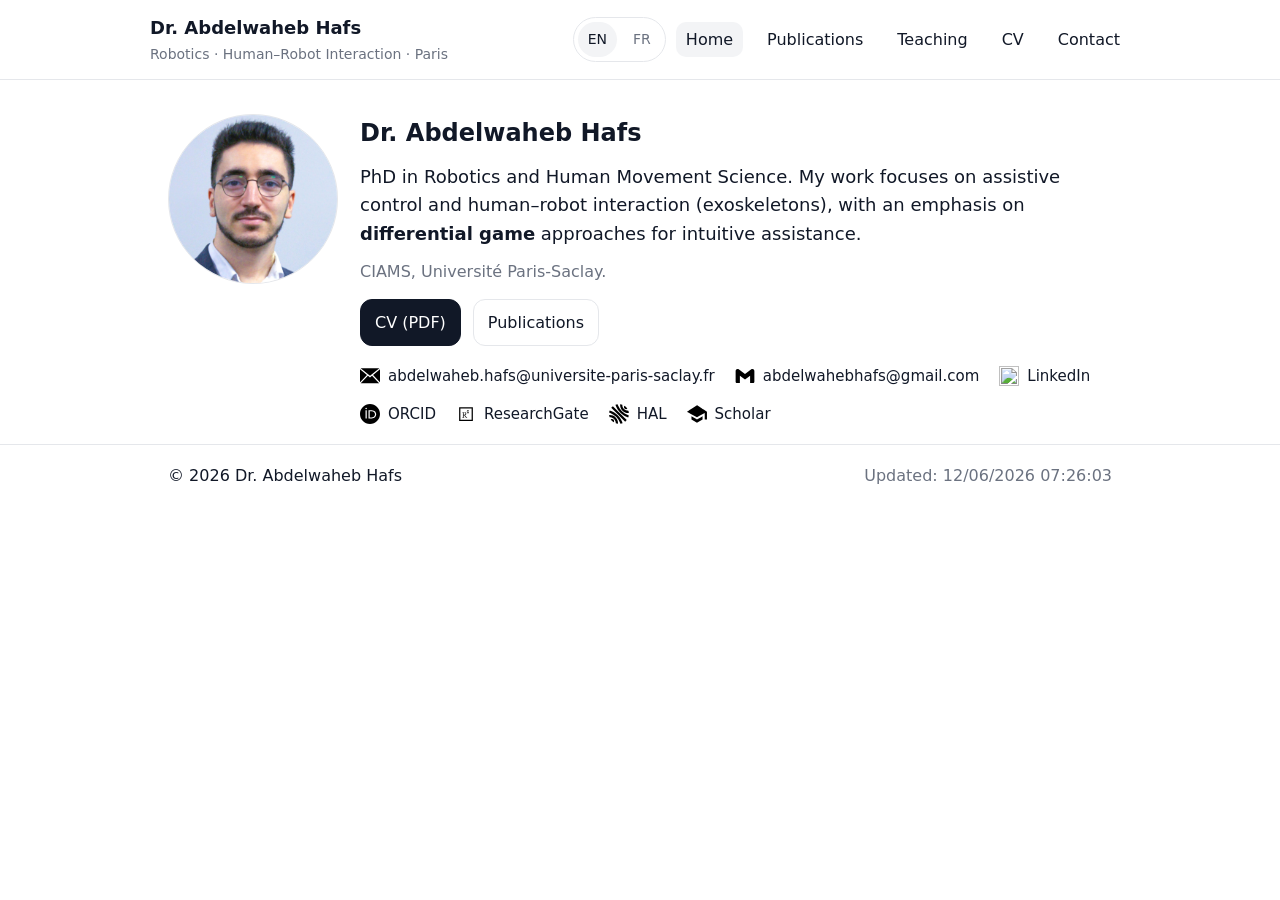
==== index.html @ be6292fe "bug fixes" ====
<!doctype html>
<html lang="en">
<head>
  <meta charset="utf-8" />
  <meta name="viewport" content="width=device-width, initial-scale=1" />
  <title>Dr. Abdelwaheb Hafs</title>
  <meta name="description" content="Academic website of Dr. Abdelwaheb Hafs." />
  <link rel="stylesheet" href="style.css" />
</head>
<body>
<a class="skip-link" href="#content">Skip to content</a>

<header class="site-header">
  <div class="container header-inner">
    <div class="brand">
      <a href="index.html" class="brand-link">Dr. Abdelwaheb Hafs</a>
      <div class="brand-subtitle">Robotics · Human–Robot Interaction · Paris</div>
    </div>

    <div class="header-right">
      <div class="lang-switch" aria-label="Language switch">
        <a class="active" href="index.html">EN</a>
        <a href="fr/index.html">FR</a>
      </div>

      <nav class="nav" aria-label="Primary">
        <button class="nav-toggle" aria-expanded="false" aria-controls="nav-menu">Menu</button>
        <ul id="nav-menu" class="nav-list">
          <li><a class="active" href="index.html">Home</a></li>
          <li><a href="publications.html">Publications</a></li>
          <li><a href="teaching.html">Teaching</a></li>
          <li><a href="cv.html">CV</a></li>
          <li><a href="contact.html">Contact</a></li>
        </ul>
      </nav>
    </div>
  </div>
</header>

<main id="content" class="container">
  <section class="hero">
    <div class="hero-photo">
      <img class="avatar" src="assets/profile.jpg" alt="Portrait of Dr. Abdelwaheb Hafs"
           onerror="this.style.display='none'">
    </div>

    <div class="hero-text">
      <h1 style="margin:0;">Dr. Abdelwaheb Hafs</h1>

      <p class="lead">
        PhD in Robotics and Human Movement Science. My work focuses on assistive control and human–robot interaction
        (exoskeletons), with an emphasis on <strong>differential game</strong> approaches for intuitive assistance.
      </p>

      <p style="margin:10px 0 0; color: var(--muted);">
        CIAMS, Université Paris-Saclay.
      </p>

      <div class="cta-row">
        <a class="button" href="assets/cv.pdf">CV (PDF)</a>
        <a class="button button-ghost" href="publications.html">Publications</a>
      </div>

      <!-- <ul class="link-row">
        <li><a href="mailto:abdelwaheb.hafs@universite-paris-saclay.fr">abdelwaheb.hafs@universite-paris-saclay.fr</a></li>
        <li><a href="mailto:abdelwahebhafs@gmail.com">abdelwahebhafs@gmail.com</a></li>
        <li><a href="https://linkedin.com/in/a-hafs" target="_blank" rel="noopener">LinkedIn</a></li>
      </ul> -->
      <div class="profile-links">
        <a class="profile-link"
            href="mailto:abdelwaheb.hafs@universite-paris-saclay.fr">
            <img src="assets/icons/email-univ.svg" alt="">
            abdelwaheb.hafs@universite-paris-saclay.fr
        </a>

        <a class="profile-link"
            href="mailto:abdelwahebhafs@gmail.com">
            <img src="assets/icons/gmail.svg" alt="">
            abdelwahebhafs@gmail.com
        </a>

        <a class="profile-link"
            href="https://linkedin.com/in/a-hafs"
            target="_blank" rel="noopener">
            <img src="assets/icons/linkedin.svg" alt="">
            LinkedIn
        </a>

        <a class="profile-link"
            href="https://orcid.org/0000-0002-6599-5809"
            target="_blank" rel="noopener">
            <img src="assets/icons/orcid.svg" alt="">
            ORCID
        </a>

        <a class="profile-link"
            href="https://www.researchgate.net/profile/Abdelwaheb-Hafs"
            target="_blank" rel="noopener">
            <img src="assets/icons/researchgate.svg" alt="">
            ResearchGate
        </a>

        <a class="profile-link"
            href="https://cv.hal.science/abdelwaheb-hafs"
            target="_blank" rel="noopener">
            <img src="assets/icons/hal.svg" alt="">
            HAL
        </a>

        <a class="profile-link"
            href="https://scholar.google.com/citations?user=Ix4y1_gAAAAJ&hl"
            target="_blank" rel="noopener">
            <img src="assets/icons/scholar.svg" alt="">
            Scholar
        </a>

        </div>



    </div>
  </section>
</main>

<footer class="site-footer">
  <div class="container footer-inner">
    <span>© <span id="year"></span> Dr. Abdelwaheb Hafs</span>
    <span class="muted">Updated: <span id="lastUpdated"></span></span>
  </div>
</footer>

<script src="script.js"></script>
</body>
</html>
---- style.css ----
:root{
  --bg:#fff;
  --fg:#111827;
  --muted:#6b7280;
  --border:#e5e7eb;
  --max:980px;
  --radius:14px;
}

*{ box-sizing:border-box; }
html,body{ margin:0; padding:0; }
body{
  font-family: system-ui,-apple-system,Segoe UI,Roboto,Helvetica,Arial,sans-serif;
  color:var(--fg);
  background:var(--bg);
  line-height:1.6;
}

a{ color:var(--fg); text-decoration: underline; text-underline-offset: 3px; }
a:hover{ opacity:.85; }

.container{ max-width:var(--max); margin:0 auto; padding:0 18px; }

.skip-link{
  position:absolute; left:-999px; top:auto; width:1px; height:1px; overflow:hidden;
}
.skip-link:focus{
  left:18px; top:18px; width:auto; height:auto; padding:10px 12px;
  background:#fff; border:1px solid var(--border); border-radius:10px;
}

.site-header{
  border-bottom:1px solid var(--border);
  position:sticky; top:0;
  background:rgba(255,255,255,.9);
  backdrop-filter: blur(8px);
  z-index:10;
}
.header-inner{
  display:flex; align-items:center; justify-content:space-between;
  padding:14px 0; gap:12px;
}
.brand-link{ font-weight:700; font-size:18px; text-decoration:none; }
.brand-subtitle{ font-size:14px; color:var(--muted); }

.header-right{ display:flex; align-items:center; gap:10px; }

.lang-switch{
  display:flex; gap:6px; align-items:center;
  border:1px solid var(--border);
  border-radius:999px;
  padding:4px;
  background:#fff;
}
.lang-switch a{
  text-decoration:none;
  padding:6px 10px;
  border-radius:999px;
  font-size:14px;
  color:var(--muted);
}
.lang-switch a.active{
  background:#f3f4f6;
  color:var(--fg);
}

.nav-toggle{
  display:none;
  border:1px solid var(--border);
  background:#fff;
  padding:8px 10px;
  border-radius:10px;
}
.nav-list{
  display:flex; list-style:none; gap:14px; margin:0; padding:0;
}
.nav-list a{ text-decoration:none; padding:8px 10px; border-radius:10px; }
.nav-list a.active, .nav-list a:hover{ background:#f3f4f6; }

/* HERO: photo LEFT + text RIGHT */
.hero{
  display:flex;
  gap:22px;
  padding:34px 0 18px;
  align-items:flex-start;
}
.hero-photo{
  flex: 0 0 auto;
}
.avatar{
  width: 170px;
  height: 170px;
  border-radius: 999px;
  object-fit: cover;
  border: 1px solid var(--border);
  background: #f9fafb;
  display:block;
}

.hero-text{ flex:1; min-width:0; }
.lead{ font-size:18px; margin:10px 0 0; }

.cta-row{ display:flex; gap:12px; margin:14px 0; flex-wrap:wrap; }
.button{
  display:inline-block;
  padding:10px 14px;
  border-radius:12px;
  background:var(--fg);
  color:#fff;
  text-decoration:none;
  border:1px solid var(--fg);
}
.button-ghost{
  background:transparent;
  color:var(--fg);
  border:1px solid var(--border);
}

.link-row{
  display:flex; gap:12px; flex-wrap:wrap;
  list-style:none; padding:0; margin: 10px 0 0;
  color:var(--muted);
}
.link-row a{ color:var(--muted); text-decoration:none; }
.link-row a:hover{ text-decoration: underline; }

.grid{
  display:grid;
  grid-template-columns: repeat(3, 1fr);
  gap:16px;
  padding:10px 0 30px;
}
.panel{
  border:1px solid var(--border);
  border-radius:var(--radius);
  padding:14px;
}
.panel h2{ margin-top:0; font-size:16px; }

.page{ padding:28px 0 40px; }
.page h1{ margin:10px 0 8px; }
.kicker{ color:var(--muted); margin:0 0 12px; }
.muted{ color:var(--muted); }

.pub{
  padding:12px 0;
  border-bottom:1px dashed var(--border);
}
.pub-title{ font-weight:600; }
.pub-meta{ color:var(--muted); font-size:14px; }
.pub-links a{ margin-right:10px; }

.site-footer{
  border-top:1px solid var(--border);
  padding:18px 0;
}
.footer-inner{
  display:flex; justify-content:space-between; gap:12px; flex-wrap:wrap;
}

@media (max-width: 820px){
  .grid{ grid-template-columns: 1fr; }
  .hero{ flex-direction: column; align-items:flex-start; }
  .avatar{ width: 120px; height:120px; }

  .nav-toggle{ display:inline-block; }
  .nav-list{
    display:none;
    position:absolute;
    right:18px;
    top:64px;
    background:#fff;
    border:1px solid var(--border);
    border-radius:14px;
    padding:8px;
    flex-direction:column;
    width:min(260px, calc(100vw - 36px));
  }
  .nav-list.show{ display:flex; }
}

.profile-links{
  display:flex;
  flex-wrap:wrap;
  gap:14px 20px;
  margin-top:18px;
}

.profile-link{
  display:flex;
  align-items:center;
  gap:8px;
  text-decoration:none;
  color:var(--fg);
  font-size:15px;
}

.profile-link img{
  width:20px;
  height:20px;
  object-fit:contain;
}

.profile-link:hover{
  text-decoration:underline;
}
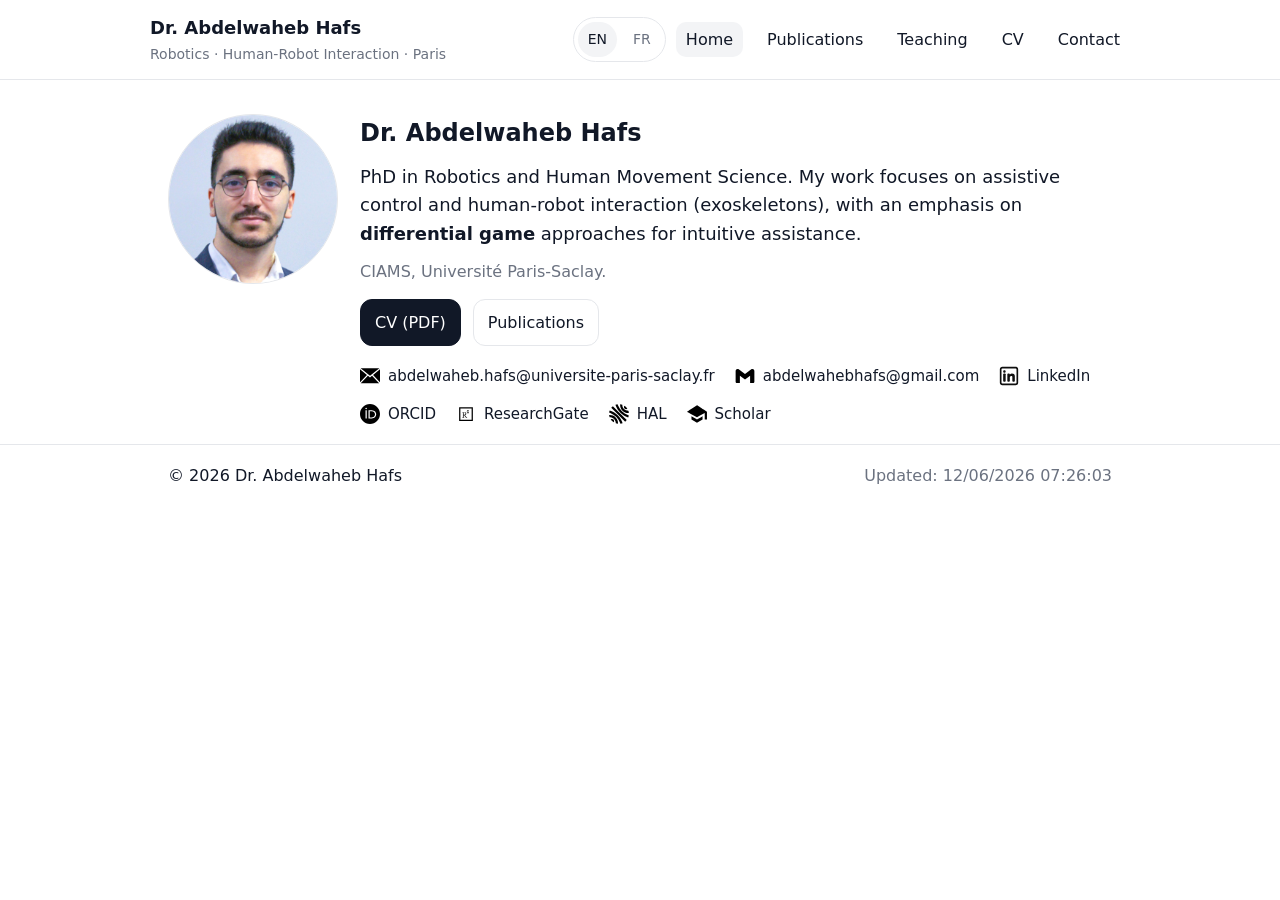
==== commit c852a540: "replace the -" ====
--- a/index.html
+++ b/index.html
@@ -14,7 +14,7 @@
   <div class="container header-inner">
     <div class="brand">
       <a href="index.html" class="brand-link">Dr. Abdelwaheb Hafs</a>
-      <div class="brand-subtitle">Robotics · Human–Robot Interaction · Paris</div>
+      <div class="brand-subtitle">Robotics · Human-Robot Interaction · Paris</div>
     </div>
 
     <div class="header-right">
@@ -48,7 +48,7 @@
       <h1 style="margin:0;">Dr. Abdelwaheb Hafs</h1>
 
       <p class="lead">
-        PhD in Robotics and Human Movement Science. My work focuses on assistive control and human–robot interaction
+        PhD in Robotics and Human Movement Science. My work focuses on assistive control and human-robot interaction
         (exoskeletons), with an emphasis on <strong>differential game</strong> approaches for intuitive assistance.
       </p>
 
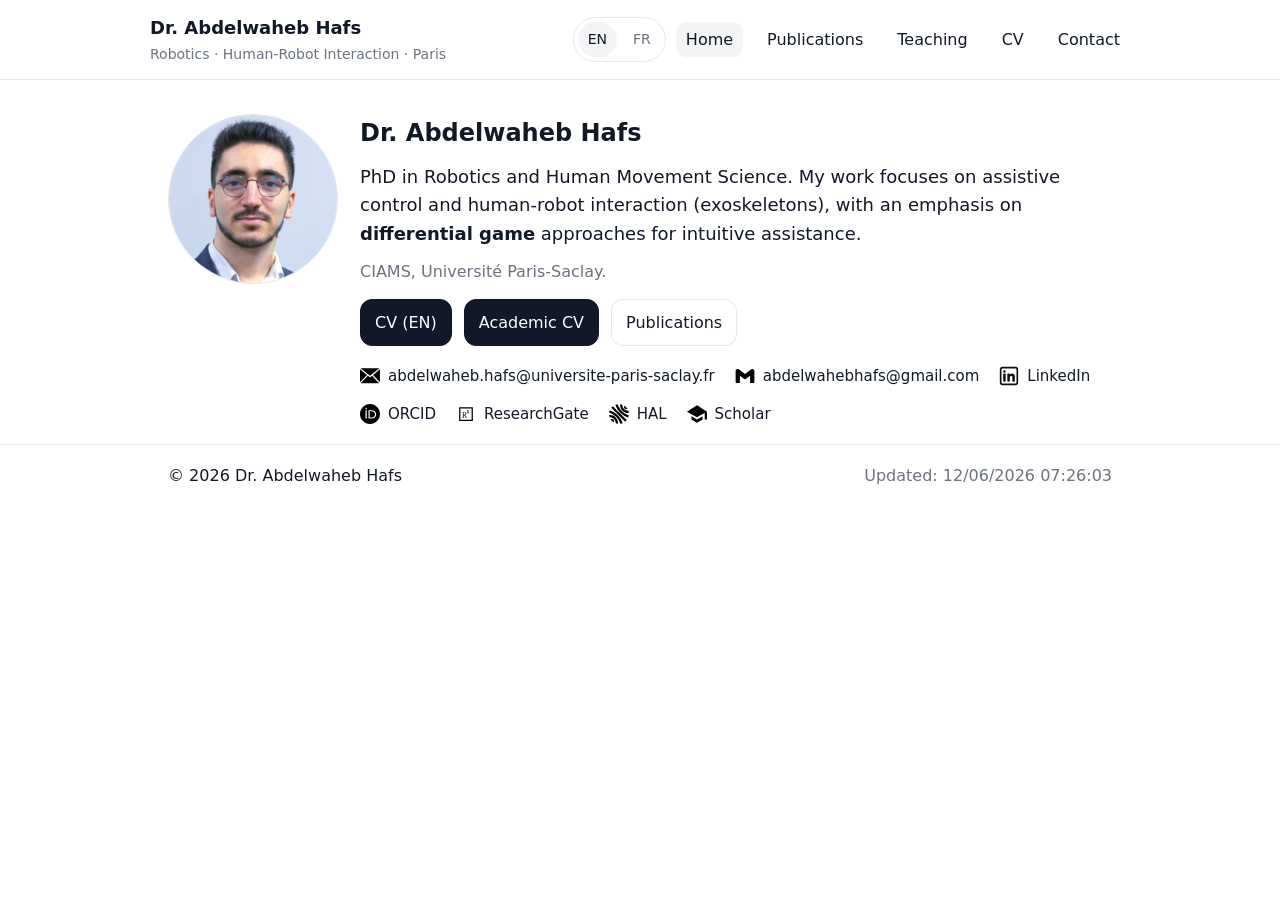
==== commit b8bf26d2: "UPDATE All CVs versions" ====
--- a/index.html
+++ b/index.html
@@ -56,11 +56,15 @@
         CIAMS, Université Paris-Saclay.
       </p>
 
-      <div class="cta-row">
+      <!-- <div class="cta-row">
         <a class="button" href="assets/cv.pdf">CV (PDF)</a>
         <a class="button button-ghost" href="publications.html">Publications</a>
+      </div> -->
+        <div class="cta-row">
+        <a class="button" href="assets/cv/CV_en.pdf">CV (EN)</a>
+        <a class="button" href="assets/cv/academic_cv.pdf">Academic CV</a>
+        <a class="button button-ghost" href="publications.html">Publications</a>
       </div>
-
       <!-- <ul class="link-row">
         <li><a href="mailto:abdelwaheb.hafs@universite-paris-saclay.fr">abdelwaheb.hafs@universite-paris-saclay.fr</a></li>
         <li><a href="mailto:abdelwahebhafs@gmail.com">abdelwahebhafs@gmail.com</a></li>
--- a/style.css
+++ b/style.css
@@ -205,3 +205,18 @@
   text-decoration:underline;
 }
 
+
+
+@media (max-width: 520px){
+  .container{
+    padding-left: 22px;
+    padding-right: 22px;
+  }
+
+  /* Optional: improves readability on small screens */
+  .lead{
+    font-size: 17px;
+    line-height: 1.65;
+  }
+}
+
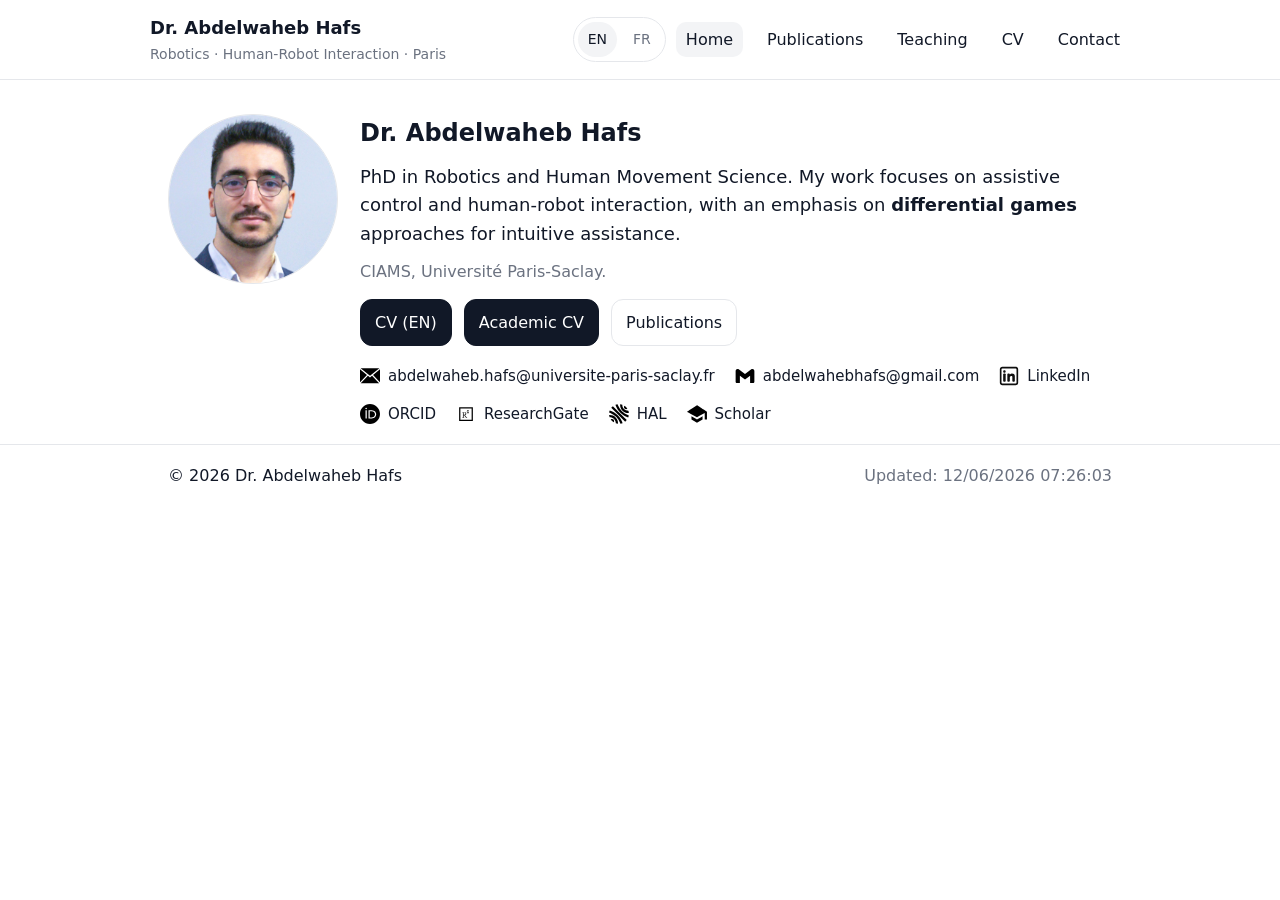
==== commit cdd0368f: "improve text" ====
--- a/index.html
+++ b/index.html
@@ -48,8 +48,7 @@
       <h1 style="margin:0;">Dr. Abdelwaheb Hafs</h1>
 
       <p class="lead">
-        PhD in Robotics and Human Movement Science. My work focuses on assistive control and human-robot interaction
-        (exoskeletons), with an emphasis on <strong>differential game</strong> approaches for intuitive assistance.
+        PhD in Robotics and Human Movement Science. My work focuses on assistive control and human-robot interaction, with an emphasis on <strong>differential games</strong> approaches for intuitive assistance.
       </p>
 
       <p style="margin:10px 0 0; color: var(--muted);">
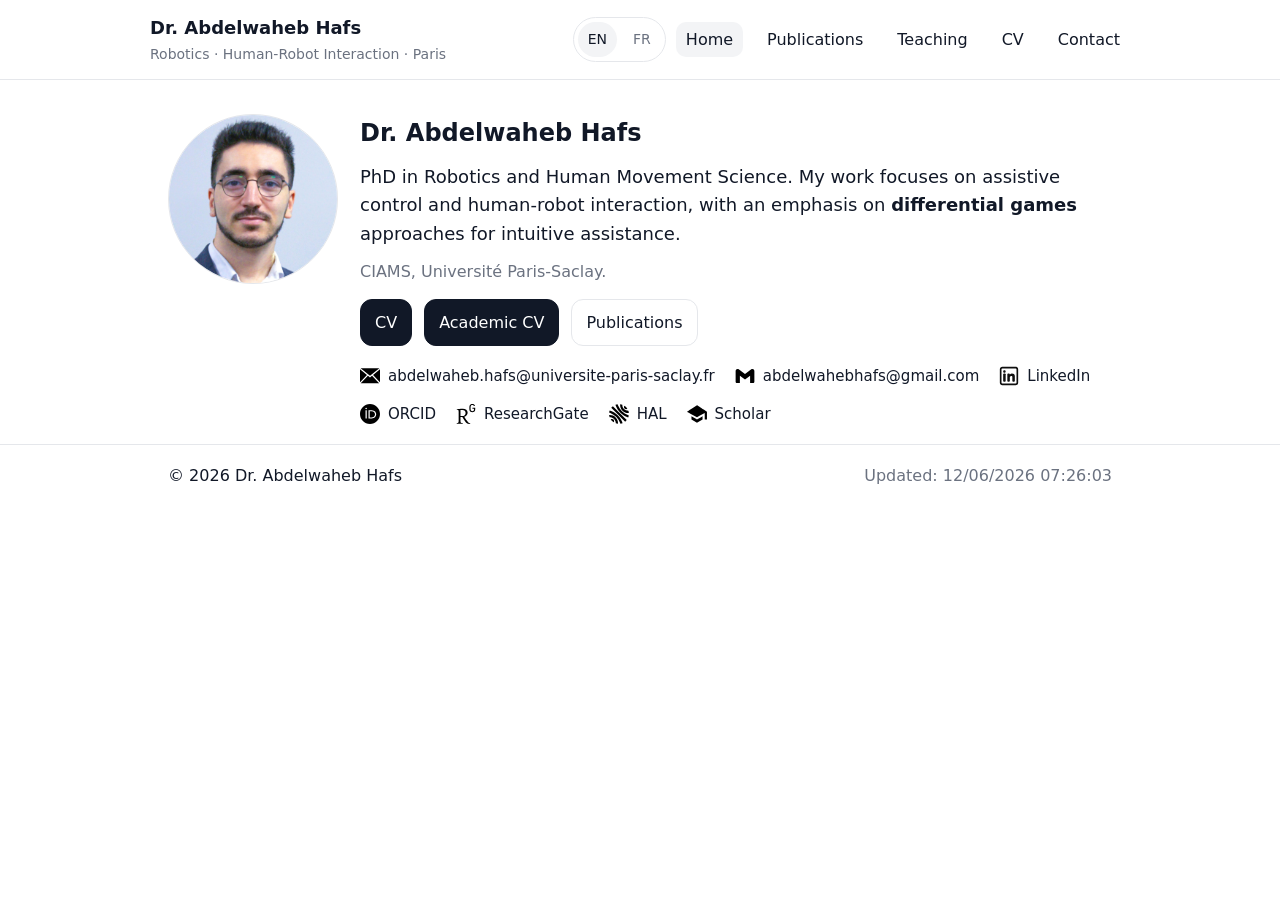
==== commit eb57f29d: "updated cv and merging eng en fr" ====
--- a/index.html
+++ b/index.html
@@ -60,7 +60,7 @@
         <a class="button button-ghost" href="publications.html">Publications</a>
       </div> -->
         <div class="cta-row">
-        <a class="button" href="assets/cv/CV_en.pdf">CV (EN)</a>
+        <a class="button" href="assets/cv/CV_en.pdf">CV</a>
         <a class="button" href="assets/cv/academic_cv.pdf">Academic CV</a>
         <a class="button button-ghost" href="publications.html">Publications</a>
       </div>
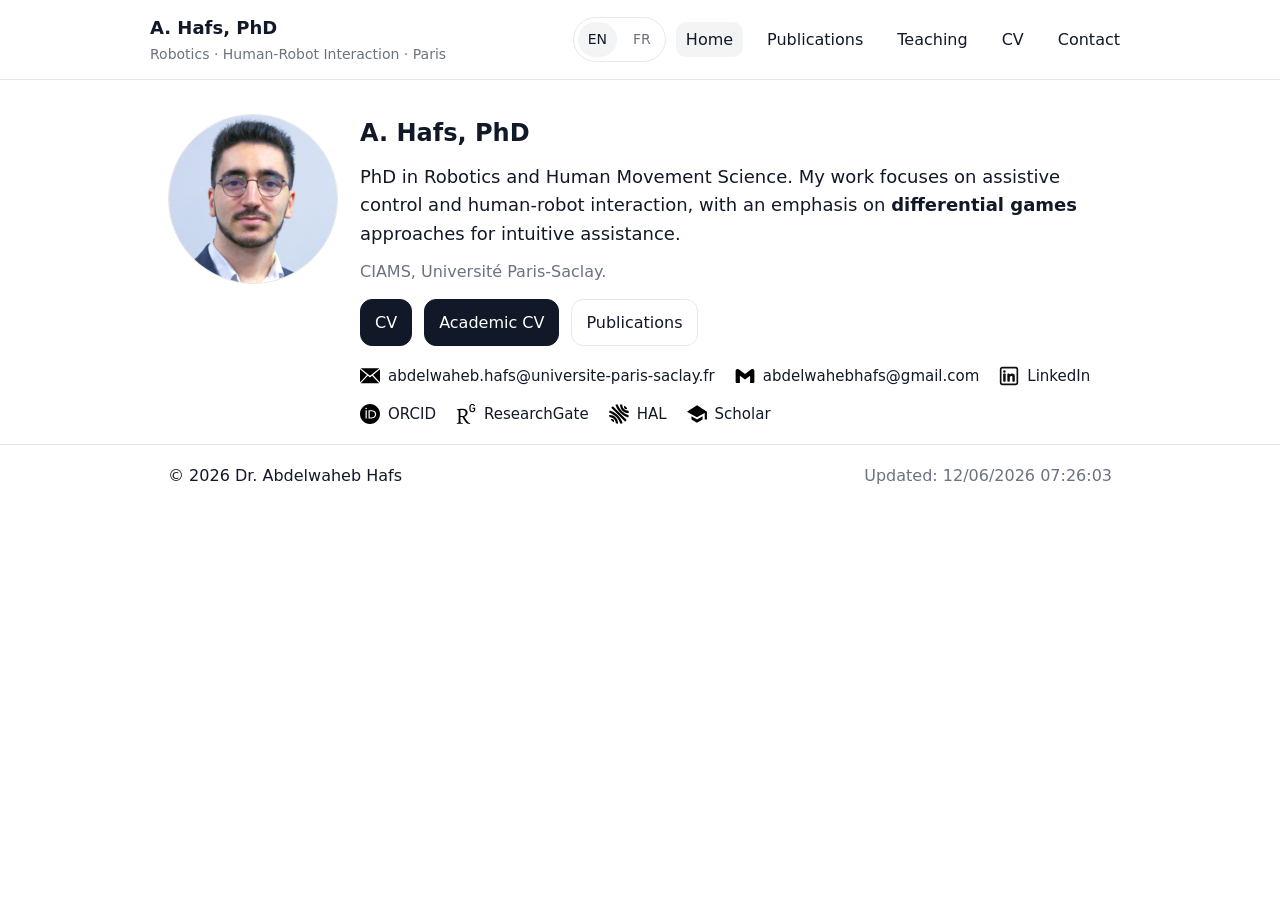
==== commit 173d2907: "changing name" ====
--- a/index.html
+++ b/index.html
@@ -13,7 +13,7 @@
 <header class="site-header">
   <div class="container header-inner">
     <div class="brand">
-      <a href="index.html" class="brand-link">Dr. Abdelwaheb Hafs</a>
+      <a href="index.html" class="brand-link">A. Hafs, PhD</a>
       <div class="brand-subtitle">Robotics · Human-Robot Interaction · Paris</div>
     </div>
 
@@ -45,7 +45,7 @@
     </div>
 
     <div class="hero-text">
-      <h1 style="margin:0;">Dr. Abdelwaheb Hafs</h1>
+      <h1 style="margin:0;">A. Hafs, PhD</h1>
 
       <p class="lead">
         PhD in Robotics and Human Movement Science. My work focuses on assistive control and human-robot interaction, with an emphasis on <strong>differential games</strong> approaches for intuitive assistance.
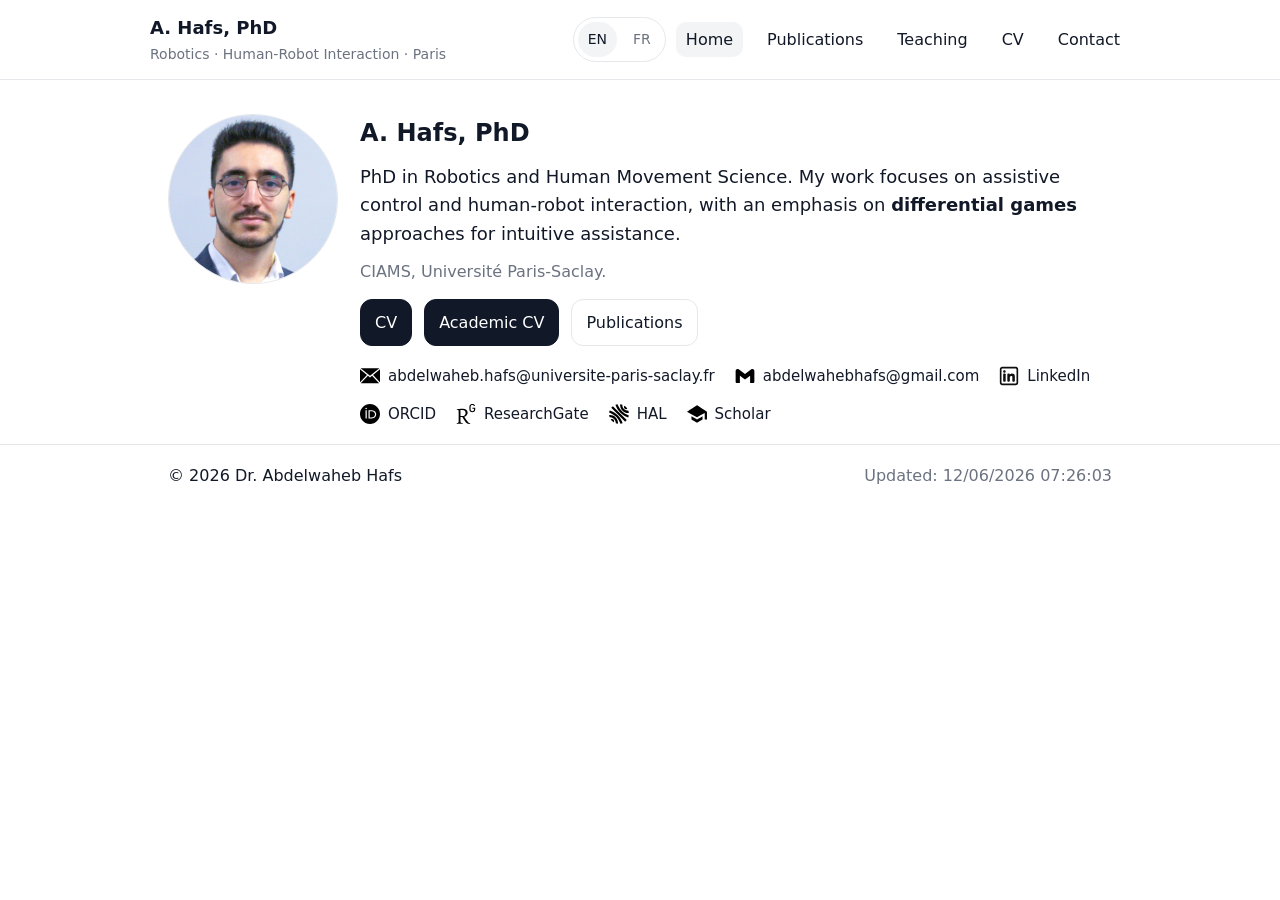
==== commit 01dc869c: "changing name v2" ====
--- a/index.html
+++ b/index.html
@@ -3,7 +3,7 @@
 <head>
   <meta charset="utf-8" />
   <meta name="viewport" content="width=device-width, initial-scale=1" />
-  <title>Dr. Abdelwaheb Hafs</title>
+  <title>A. Hafs, PhD</title>
   <meta name="description" content="Academic website of Dr. Abdelwaheb Hafs." />
   <link rel="stylesheet" href="style.css" />
 </head>
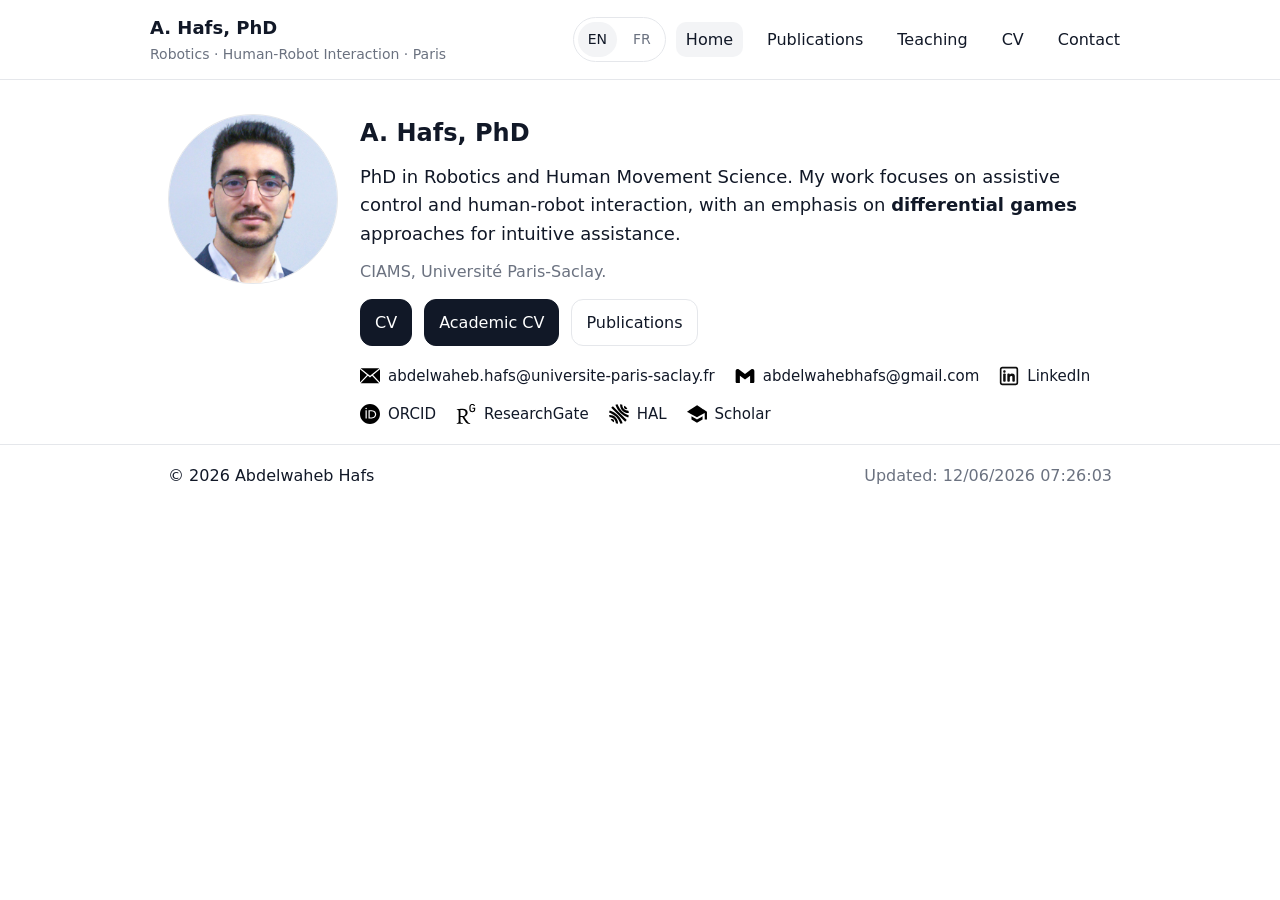
==== commit 44960ad1: "reupdate names" ====
--- a/index.html
+++ b/index.html
@@ -127,7 +127,7 @@
 
 <footer class="site-footer">
   <div class="container footer-inner">
-    <span>© <span id="year"></span> Dr. Abdelwaheb Hafs</span>
+    <span>© <span id="year"></span> Abdelwaheb Hafs</span>
     <span class="muted">Updated: <span id="lastUpdated"></span></span>
   </div>
 </footer>
